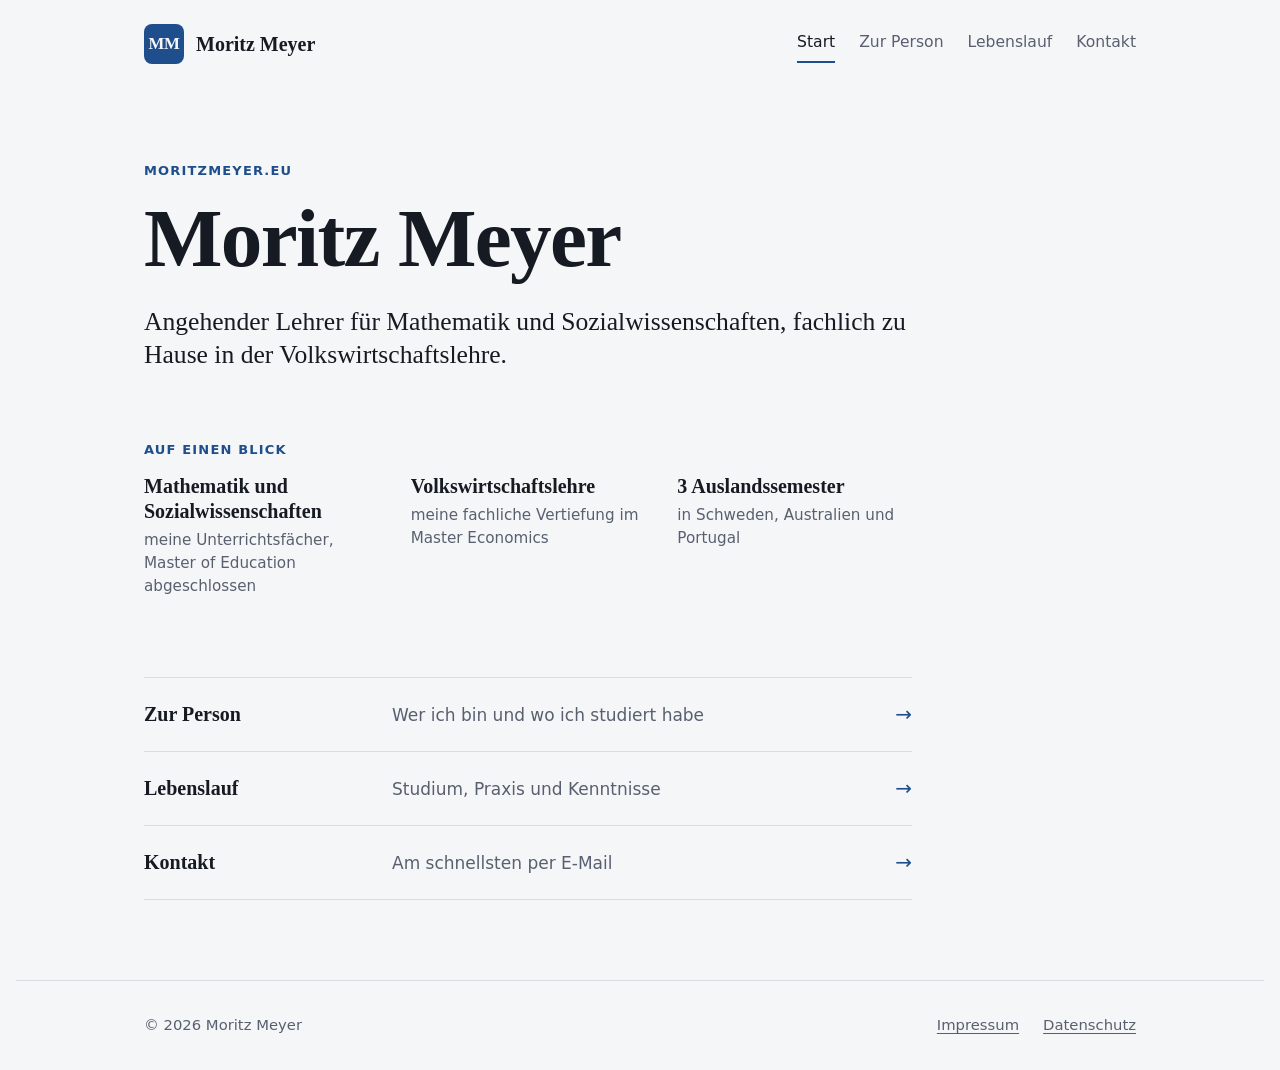
==== index.html @ fb7b733c "Add files via upload" ====
<!doctype html>
<html lang="de">
<head>
<meta charset="utf-8">
<meta name="viewport" content="width=device-width, initial-scale=1, viewport-fit=cover">
<title>Moritz Meyer</title>
<meta name="claude:viewport-fit-sides" content="cover">
<meta name="description" content="Persönliche Website von Moritz Meyer, angehender Lehrer für Mathematik und Sozialwissenschaften.">
<meta name="color-scheme" content="light dark">
<link rel="icon" href="favicon.svg" type="image/svg+xml">
<link rel="stylesheet" href="style.css">
</head>
<body>
<a class="skip" href="#inhalt">Zum Inhalt springen</a>
<header class="site-header">
  <div class="wrap header-row">
    <a class="brand" href="index.html" aria-label="Moritz Meyer, zur Startseite">
      <span class="monogram" aria-hidden="true">MM</span>
      <span class="brand-name">Moritz Meyer</span>
    </a>
    <nav class="main-nav" aria-label="Hauptmenü">
      <ul>
        <li><a href="index.html" aria-current="page">Start</a></li>
        <li><a href="person.html">Zur Person</a></li>
        <li><a href="lebenslauf.html">Lebenslauf</a></li>
        <li><a href="kontakt.html">Kontakt</a></li>
      </ul>
    </nav>
  </div>
</header>
<main id="inhalt" class="wrap">
<section class="hero">
  <p class="eyebrow">moritzmeyer.eu</p>
  <h1 class="display">Moritz Meyer</h1>
  <p class="lead">Angehender Lehrer für Mathematik und Sozialwissenschaften, fachlich zu Hause in der Volkswirtschaftslehre.</p>
</section>

<section class="glance" aria-labelledby="blick">
  <h2 id="blick" class="label">Auf einen Blick</h2>
  <dl>
    <div><dt>Mathematik und Sozialwissenschaften</dt><dd>meine Unterrichtsfächer, Master of Education abgeschlossen</dd></div>
    <div><dt>Volkswirtschaftslehre</dt><dd>meine fachliche Vertiefung im Master Economics</dd></div>
    <div><dt>3 Auslandssemester</dt><dd>in Schweden, Australien und Portugal</dd></div>
  </dl>
</section>

<nav class="paths" aria-label="Bereiche dieser Website">
  <ul>
    <li><a href="person.html"><span class="path-title">Zur Person</span><span class="path-desc">Wer ich bin und wo ich studiert habe</span><span class="arrow" aria-hidden="true">→</span></a></li>
    <li><a href="lebenslauf.html"><span class="path-title">Lebenslauf</span><span class="path-desc">Studium, Praxis und Kenntnisse</span><span class="arrow" aria-hidden="true">→</span></a></li>
    <li><a href="kontakt.html"><span class="path-title">Kontakt</span><span class="path-desc">Am schnellsten per E-Mail</span><span class="arrow" aria-hidden="true">→</span></a></li>
  </ul>
</nav>
</main>
<footer class="site-footer">
  <div class="wrap footer-row">
    <p>© 2026 Moritz Meyer</p>
    <ul class="legal">
      <li><a href="impressum.html">Impressum</a></li>
      <li><a href="datenschutz.html">Datenschutz</a></li>
    </ul>
  </div>
</footer>
</body>
</html>
---- style.css ----
/* moritzmeyer.eu
   Layout: eine ruhige, linksbündige Lesespalte; der Name trägt die Startseite,
   Unterseiten folgen demselben Kopf aus Eyebrow + Serifentitel.
   Schriften kommen vom Betriebssystem (keine Datenübertragung an Dritte). */

:root {
  /* Farbe: kühles Papier, Tinte, preußisch-blauer Akzent */
  --bg: #F5F6F8;
  --surface: #FFFFFF;
  --fg: #161A22;
  --muted: #586070;
  --line: #D8DCE4;
  --accent: #1F4E8C;
  --accent-hover: #163A6A;
  --todo-bg: #FFEFA3;
  --todo-fg: #3D3000;

  /* Schrift */
  --font-display: "Iowan Old Style", "Charter", "Bitstream Charter", "Sitka Text", Cambria, Georgia, serif;
  --font-body: system-ui, -apple-system, "Segoe UI", Roboto, "Helvetica Neue", Arial, sans-serif;

  /* Typo-Skala */
  --step--1: 0.8125rem;
  --step-0: 1.0625rem;
  --step-1: 1.25rem;
  --step-2: 1.6rem;
  --step-3: clamp(2.1rem, 5vw, 2.9rem);
  --step-4: clamp(2.8rem, 9vw, 5.2rem);

  --measure: 40rem;
  --page: 62rem;
}

@media (prefers-color-scheme: dark) {
  :root:not([data-theme="light"]) {
    --bg: #0E1116;
    --surface: #161B23;
    --fg: #E7E9EE;
    --muted: #9AA2B1;
    --line: #29303B;
    --accent: #93B6F2;
    --accent-hover: #BCD2F7;
    --todo-bg: #4A3D0A;
    --todo-fg: #FFE9A0;
    color-scheme: dark;
  }
}
:root[data-theme="dark"] {
  --bg: #0E1116;
  --surface: #161B23;
  --fg: #E7E9EE;
  --muted: #9AA2B1;
  --line: #29303B;
  --accent: #93B6F2;
  --accent-hover: #BCD2F7;
  --todo-bg: #4A3D0A;
  --todo-fg: #FFE9A0;
  color-scheme: dark;
}

*, *::before, *::after { box-sizing: border-box; }

html { -webkit-text-size-adjust: 100%; }

body {
  margin: 0;
  background: var(--bg);
  color: var(--fg);
  font-family: var(--font-body);
  font-size: var(--step-0);
  line-height: 1.65;
  padding-left: max(16px, env(safe-area-inset-left, 0px));
  padding-right: max(16px, env(safe-area-inset-right, 0px));
  display: flex;
  flex-direction: column;
  min-height: 100vh;
}

main { flex: 1; }

.wrap {
  width: 100%;
  max-width: var(--page);
  margin-inline: auto;
}

a { color: var(--accent); text-underline-offset: 0.18em; text-decoration-thickness: 1px; }
a:hover { color: var(--accent-hover); }
:focus-visible { outline: 2px solid var(--accent); outline-offset: 3px; border-radius: 2px; }

h1, h2, h3 { font-family: var(--font-display); font-weight: 700; line-height: 1.15; text-wrap: balance; margin: 0; }
p { margin: 0; }

.skip {
  position: absolute;
  left: -999px;
  top: 0;
}
.skip:focus {
  left: max(16px, env(safe-area-inset-left, 0px));
  top: calc(8px + env(safe-area-inset-top, 0px));
  background: var(--surface);
  padding: 0.4rem 0.8rem;
  z-index: 5;
}

/* Platzhalter: vor dem Livegang ersetzen */
mark.todo {
  background: var(--todo-bg);
  color: var(--todo-fg);
  padding: 0.05em 0.3em;
  border-radius: 3px;
  box-decoration-break: clone;
  -webkit-box-decoration-break: clone;
}

/* ---------- Kopf ---------- */
.site-header { padding-block: 1.5rem 0; }
.header-row {
  display: flex;
  flex-wrap: wrap;
  align-items: center;
  justify-content: space-between;
  gap: 1rem 2rem;
}
.brand {
  display: inline-flex;
  align-items: center;
  gap: 0.75rem;
  color: var(--fg);
  text-decoration: none;
}
.brand:hover { color: var(--fg); }
.monogram {
  display: inline-grid;
  place-items: center;
  width: 2.5rem;
  height: 2.5rem;
  border-radius: 8px;
  background: var(--accent);
  color: var(--bg);
  font-family: var(--font-display);
  font-weight: 700;
  font-size: 1.05rem;
  letter-spacing: -0.02em;
}
.brand-name { font-family: var(--font-display); font-weight: 700; font-size: var(--step-1); }

.main-nav ul {
  list-style: none;
  margin: 0;
  padding: 0;
  display: flex;
  flex-wrap: wrap;
  gap: 0.25rem 1.5rem;
}
.main-nav a {
  display: inline-block;
  padding-block: 0.35rem;
  color: var(--muted);
  text-decoration: none;
  font-size: 0.975rem;
  border-bottom: 2px solid transparent;
}
.main-nav a:hover { color: var(--fg); }
.main-nav a[aria-current="page"] { color: var(--fg); border-bottom-color: var(--accent); }

/* ---------- Gemeinsame Bausteine ---------- */
main { padding-block: clamp(3rem, 9vw, 6rem) clamp(3rem, 8vw, 5rem); }

.eyebrow, .label {
  font-family: var(--font-body);
  font-size: var(--step--1);
  font-weight: 600;
  letter-spacing: 0.09em;
  text-transform: uppercase;
  color: var(--accent);
}

.page-head { display: grid; gap: 0.75rem; max-width: var(--measure); margin-bottom: clamp(2.5rem, 6vw, 3.5rem); }
.page-head h1 { font-size: var(--step-3); }

.lead { font-family: var(--font-display); font-size: var(--step-2); line-height: 1.3; }
.intro { color: var(--muted); max-width: var(--measure); }

/* ---------- Startseite ---------- */
.hero { display: grid; gap: 1rem; max-width: 48rem; }
.display { font-size: var(--step-4); letter-spacing: -0.02em; line-height: 1; }
.hero .lead { margin-top: 0.5rem; }

.paths { margin-top: clamp(3rem, 8vw, 5rem); max-width: 48rem; }
.paths ul { list-style: none; margin: 0; padding: 0; border-top: 1px solid var(--line); }
.paths li { border-bottom: 1px solid var(--line); }
.paths a {
  display: grid;
  grid-template-columns: minmax(9rem, 14rem) 1fr auto;
  align-items: baseline;
  gap: 0.25rem 1.5rem;
  padding-block: 1.25rem;
  color: var(--fg);
  text-decoration: none;
}
.path-title { font-family: var(--font-display); font-weight: 700; font-size: var(--step-1); }
.path-desc { color: var(--muted); min-width: 0; }
.arrow { color: var(--accent); font-size: var(--step-1); transition: transform 0.2s ease; }
.paths a:hover .path-title { color: var(--accent); }
.paths a:hover .arrow { transform: translateX(4px); }

/* ---------- Zur Person ---------- */
.person {
  display: grid;
  grid-template-columns: minmax(0, var(--measure)) minmax(11rem, 16rem);
  gap: clamp(2rem, 6vw, 4.5rem);
  align-items: start;
}
.prose { display: grid; gap: 1.1rem; min-width: 0; }

.facts { margin: 1rem 0 0; display: grid; border-top: 1px solid var(--line); }
.facts > div, .skills > div {
  display: grid;
  grid-template-columns: 9rem 1fr;
  gap: 0.25rem 1.5rem;
  padding-block: 0.85rem;
  border-bottom: 1px solid var(--line);
}
.facts dt, .skills dt { font-weight: 600; }
.facts dd, .skills dd { margin: 0; min-width: 0; }

.portrait { margin: 0; display: grid; gap: 0.6rem; }
.portrait img, .portrait-placeholder {
  width: 100%;
  max-width: 100%;
  height: auto;
  aspect-ratio: 4 / 5;
  border-radius: 6px;
  object-fit: cover;
}
.portrait-placeholder {
  display: grid;
  place-items: center;
  background: var(--surface);
  border: 1px solid var(--line);
  font-family: var(--font-display);
  font-weight: 700;
  font-size: 3.5rem;
  color: var(--line);
}
.portrait figcaption { font-size: var(--step--1); color: var(--muted); }

.note {
  margin-top: clamp(3rem, 8vw, 4.5rem);
  max-width: var(--measure);
  padding: 1.5rem 1.75rem;
  background: var(--surface);
  border: 1px solid var(--line);
  border-radius: 6px;
  display: grid;
  gap: 0.6rem;
}
.note p { color: var(--muted); }

/* ---------- Auf einen Blick (Start) ---------- */
.glance { margin-top: clamp(3rem, 8vw, 4.5rem); max-width: 48rem; }
.glance .label { margin-bottom: 1rem; }
.glance dl {
  margin: 0;
  display: grid;
  grid-template-columns: repeat(3, minmax(0, 1fr));
  gap: 1.5rem 2rem;
}
.glance dl > div { display: grid; gap: 0.3rem; align-content: start; }
.glance dt { font-family: var(--font-display); font-weight: 700; font-size: var(--step-1); line-height: 1.25; text-wrap: balance; }
.glance dd { margin: 0; color: var(--muted); font-size: 0.95rem; line-height: 1.5; }

/* ---------- Abschlussarbeiten + Stationen (Person) ---------- */
.theses, .stations { margin-top: clamp(3rem, 8vw, 4.5rem); max-width: 48rem; }
.theses .label, .stations .label { margin-bottom: 1rem; }
.theses ul { list-style: none; margin: 0; padding: 0; display: grid; gap: 1.25rem; }
.thesis-title { font-family: var(--font-display); font-style: italic; font-size: var(--step-1); line-height: 1.3; }
.thesis-meta { color: var(--muted); font-size: 0.95rem; margin-top: 0.2rem; }

.stations .intro { margin-bottom: 1rem; }
.stations ol { list-style: none; margin: 0; padding: 0; border-top: 1px solid var(--line); }
.stations li {
  display: grid;
  grid-template-columns: 11rem minmax(0, 1fr) auto;
  gap: 0.25rem 1.5rem;
  align-items: baseline;
  padding-block: 0.9rem;
  border-bottom: 1px solid var(--line);
}
.st-place { display: grid; }
.st-city { font-family: var(--font-display); font-weight: 700; font-size: var(--step-1); line-height: 1.25; }
.st-country, .st-dates { color: var(--muted); font-size: 0.9rem; }
.st-km { font-variant-numeric: tabular-nums; text-align: right; white-space: nowrap; color: var(--accent); font-weight: 600; }

/* ---------- Lebenslauf ---------- */
.cv-section { max-width: 48rem; }
.cv-section + .cv-section { margin-top: clamp(2.75rem, 7vw, 4rem); }
.cv-section > .label {
  display: flex;
  align-items: center;
  gap: 1rem;
  margin-bottom: 0.5rem;
}
.cv-section > .label::after { content: ""; flex: 1; height: 1px; background: var(--line); }

.cv-entry {
  display: grid;
  grid-template-columns: 10.5rem minmax(0, 1fr);
  gap: 0.25rem 2rem;
  padding-block: 1.25rem;
}
.cv-entry + .cv-entry { border-top: 1px solid var(--line); }
.cv-dates {
  font-size: 0.9rem;
  color: var(--muted);
  font-variant-numeric: tabular-nums;
  padding-top: 0.2rem;
}
.cv-body h3 { font-size: var(--step-1); }
.cv-org { color: var(--muted); margin-top: 0.15rem; }
.cv-body ul { margin: 0.6rem 0 0; padding-left: 1.1rem; display: grid; gap: 0.3rem; }
.skills { margin: 0; display: grid; }

.earlier { padding-top: 1.25rem; border-top: 1px solid var(--line); }
.earlier h3 { font-size: var(--step-0); margin-bottom: 0.6rem; }
.compact { list-style: none; margin: 0; padding: 0; display: grid; gap: 0.45rem; }
.compact li { display: grid; grid-template-columns: 10.5rem minmax(0, 1fr); gap: 0.1rem 2rem; }
.compact .cv-dates { padding-top: 0.1rem; }

/* ---------- Kontakt ---------- */
.contact { display: grid; gap: 1rem; max-width: var(--measure); }
.email {
  font-family: var(--font-display);
  font-weight: 700;
  font-size: clamp(1.5rem, 5.5vw, 2.4rem);
  overflow-wrap: anywhere;
  margin-block: 0.5rem 0;
}
.email a { text-decoration-thickness: 2px; }
.todo-hint { font-size: 0.95rem; }
.contact .label { margin-top: 2rem; }
.profiles { list-style: none; margin: 0; padding: 0; border-top: 1px solid var(--line); }
.profiles li {
  display: grid;
  grid-template-columns: 9rem 1fr;
  gap: 0.25rem 1.5rem;
  padding-block: 0.85rem;
  border-bottom: 1px solid var(--line);
}
.profile-name { font-weight: 600; }

/* ---------- Rechtstexte ---------- */
.legal-text { max-width: var(--measure); display: grid; gap: 0.9rem; }
.legal-text h2 { font-size: var(--step-1); margin-top: 1.5rem; }
.legal-text h2:first-child { margin-top: 0; }
.stand { margin-top: 1.5rem; color: var(--muted); font-size: 0.95rem; }

/* ---------- Fuß ---------- */
.site-footer { padding-block: 2rem calc(2rem + env(safe-area-inset-bottom, 0px)); border-top: 1px solid var(--line); font-size: 0.925rem; color: var(--muted); }
.footer-row { display: flex; flex-wrap: wrap; justify-content: space-between; gap: 0.75rem 2rem; }
.legal { list-style: none; margin: 0; padding: 0; display: flex; gap: 1.5rem; }
.legal a { color: var(--muted); }
.legal a:hover, .legal a[aria-current="page"] { color: var(--fg); }

/* ---------- Schmale Bildschirme ---------- */
@media (max-width: 760px) {
  .person { grid-template-columns: minmax(0, 1fr); }
  .portrait { max-width: 15rem; grid-row: 1; }
}
@media (max-width: 680px) {
  .glance dl { grid-template-columns: minmax(0, 1fr); gap: 1rem; }
}
@media (max-width: 560px) {
  .stations li { grid-template-columns: minmax(0, 1fr) auto; }
  .st-what { grid-column: 1 / -1; grid-row: 2; }
  .compact li { grid-template-columns: minmax(0, 1fr); }
  .paths a { grid-template-columns: 1fr auto; }
  .path-desc { grid-column: 1; grid-row: 2; }
  .arrow { grid-column: 2; grid-row: 1 / span 2; align-self: center; }
  .cv-entry, .facts > div, .skills > div, .profiles li { grid-template-columns: minmax(0, 1fr); }
  .main-nav ul { gap: 0.25rem 1.1rem; }
}

@media (prefers-reduced-motion: reduce) {
  * { transition: none !important; }
}

/* ---------- Druck (z. B. Lebenslauf als PDF speichern) ---------- */
@media print {
  :root { --bg: #FFFFFF; --surface: #FFFFFF; --fg: #000000; --muted: #444444; --line: #BBBBBB; --accent: #1F4E8C; }
  body { padding: 0; font-size: 11pt; min-height: 0; }
  .main-nav, .site-footer, .skip, .page-head .intro { display: none; }
  main { padding-block: 1.5rem 0; }
  mark.todo { background: none; color: inherit; }
  .cv-entry { break-inside: avoid; }
}
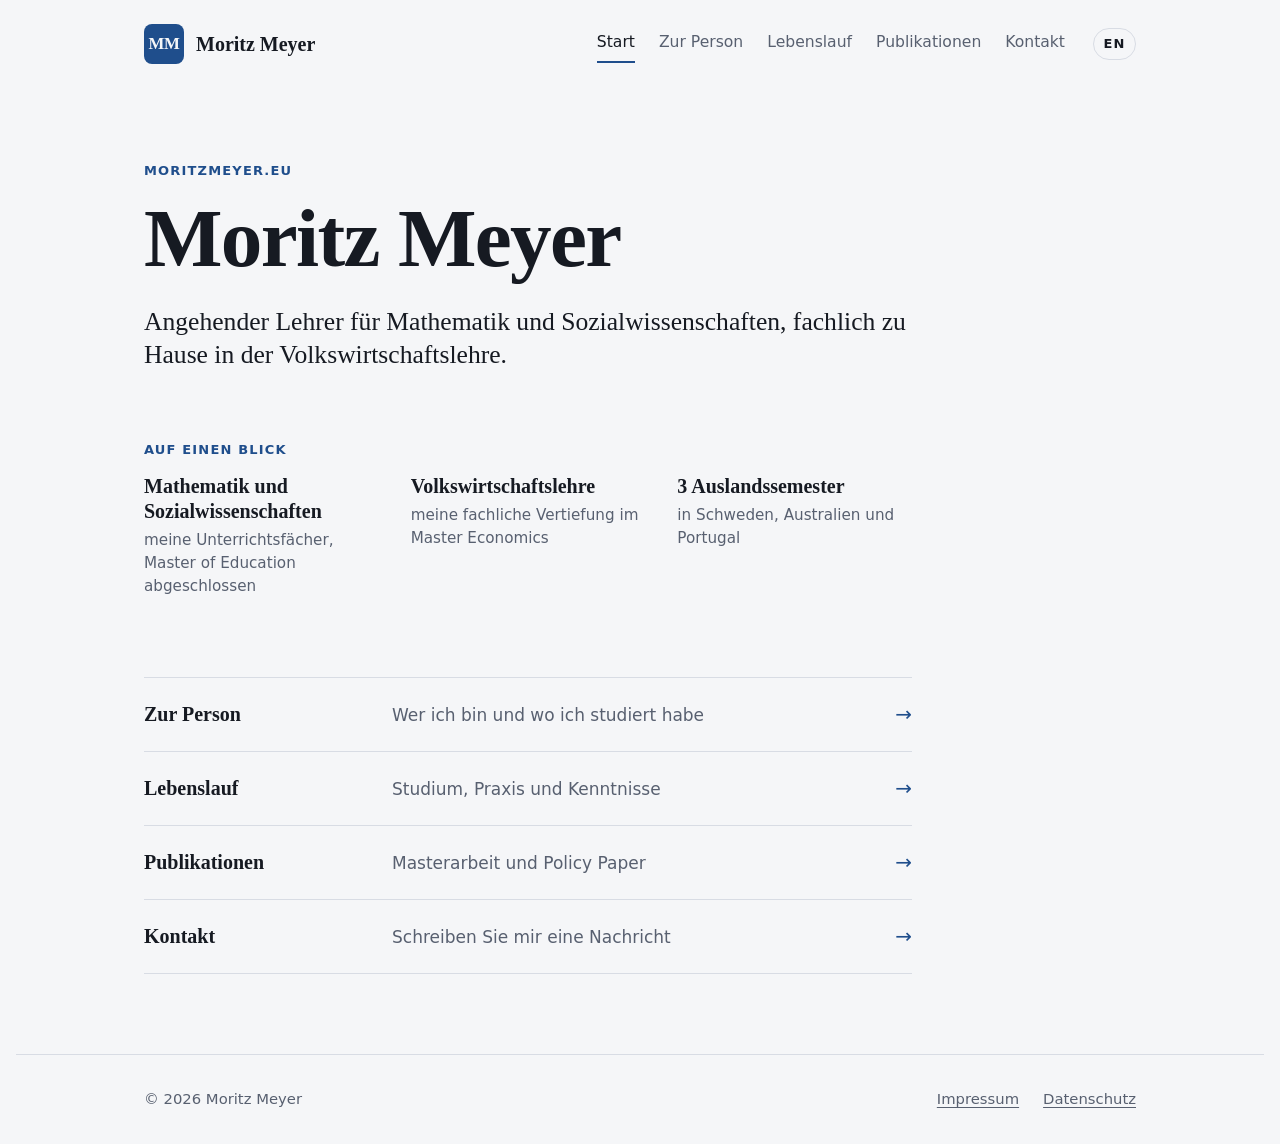
==== commit 0c9eba10: "Add files via upload" ====
--- a/index.html
+++ b/index.html
@@ -7,6 +7,8 @@
 <meta name="claude:viewport-fit-sides" content="cover">
 <meta name="description" content="Persönliche Website von Moritz Meyer, angehender Lehrer für Mathematik und Sozialwissenschaften.">
 <meta name="color-scheme" content="light dark">
+<link rel="alternate" hreflang="de" href="https://moritzmeyer.eu/index.html">
+<link rel="alternate" hreflang="en" href="https://moritzmeyer.eu/en/index.html">
 <link rel="icon" href="favicon.svg" type="image/svg+xml">
 <link rel="stylesheet" href="style.css">
 </head>
@@ -18,14 +20,18 @@
       <span class="monogram" aria-hidden="true">MM</span>
       <span class="brand-name">Moritz Meyer</span>
     </a>
-    <nav class="main-nav" aria-label="Hauptmenü">
-      <ul>
-        <li><a href="index.html" aria-current="page">Start</a></li>
-        <li><a href="person.html">Zur Person</a></li>
-        <li><a href="lebenslauf.html">Lebenslauf</a></li>
-        <li><a href="kontakt.html">Kontakt</a></li>
-      </ul>
-    </nav>
+    <div class="header-tools">
+      <nav class="main-nav" aria-label="Hauptmenü">
+        <ul>
+          <li><a href="index.html" aria-current="page">Start</a></li>
+          <li><a href="person.html">Zur Person</a></li>
+          <li><a href="lebenslauf.html">Lebenslauf</a></li>
+          <li><a href="publikationen.html">Publikationen</a></li>
+          <li><a href="kontakt.html">Kontakt</a></li>
+        </ul>
+      </nav>
+      <a class="lang-switch" href="en/index.html" hreflang="en" lang="en" aria-label="English version">EN</a>
+    </div>
   </div>
 </header>
 <main id="inhalt" class="wrap">
@@ -48,7 +54,8 @@
   <ul>
     <li><a href="person.html"><span class="path-title">Zur Person</span><span class="path-desc">Wer ich bin und wo ich studiert habe</span><span class="arrow" aria-hidden="true">→</span></a></li>
     <li><a href="lebenslauf.html"><span class="path-title">Lebenslauf</span><span class="path-desc">Studium, Praxis und Kenntnisse</span><span class="arrow" aria-hidden="true">→</span></a></li>
-    <li><a href="kontakt.html"><span class="path-title">Kontakt</span><span class="path-desc">Am schnellsten per E-Mail</span><span class="arrow" aria-hidden="true">→</span></a></li>
+    <li><a href="publikationen.html"><span class="path-title">Publikationen</span><span class="path-desc">Masterarbeit und Policy Paper</span><span class="arrow" aria-hidden="true">→</span></a></li>
+    <li><a href="kontakt.html"><span class="path-title">Kontakt</span><span class="path-desc">Schreiben Sie mir eine Nachricht</span><span class="arrow" aria-hidden="true">→</span></a></li>
   </ul>
 </nav>
 </main>
--- a/style.css
+++ b/style.css
@@ -165,6 +165,76 @@
 .main-nav a:hover { color: var(--fg); }
 .main-nav a[aria-current="page"] { color: var(--fg); border-bottom-color: var(--accent); }
 
+.header-tools { display: flex; align-items: center; gap: 1rem 1.75rem; flex-wrap: wrap; }
+.lang-switch {
+  display: inline-grid;
+  place-items: center;
+  min-width: 2.6rem;
+  height: 2rem;
+  padding-inline: 0.6rem;
+  border: 1px solid var(--line);
+  border-radius: 999px;
+  color: var(--fg);
+  font-size: var(--step--1);
+  font-weight: 600;
+  letter-spacing: 0.08em;
+  text-decoration: none;
+}
+.lang-switch:hover { border-color: var(--accent); color: var(--accent); }
+
+@media (max-width: 760px) {
+  .header-row { display: grid; grid-template-columns: 1fr auto; gap: 0.9rem 1rem; }
+  .header-tools { display: contents; }
+  .brand { grid-column: 1; grid-row: 1; }
+  .lang-switch { grid-column: 2; grid-row: 1; }
+  .main-nav { grid-column: 1 / -1; grid-row: 2; }
+}
+
+/* ---------- Publikationen ---------- */
+.pubs { display: grid; max-width: 48rem; border-top: 1px solid var(--line); }
+.pub { display: grid; gap: 0.45rem; padding-block: 1.75rem; border-bottom: 1px solid var(--line); }
+.pub-meta { font-size: 0.9rem; color: var(--muted); }
+.pub-title { font-size: var(--step-1); line-height: 1.3; }
+.pub-gloss { color: var(--muted); font-style: italic; }
+.pub-desc { max-width: var(--measure); }
+.pub-link a { font-weight: 600; }
+.pub-note { margin-top: 2rem; max-width: var(--measure); color: var(--muted); font-size: 0.95rem; }
+
+/* ---------- Kontaktformular ---------- */
+.contact-form { display: grid; gap: 1.25rem; max-width: var(--measure); }
+.field { display: grid; gap: 0.4rem; }
+.field label { font-weight: 600; }
+.field .hint { font-weight: 400; color: var(--muted); font-size: 0.9rem; }
+.field input, .field textarea {
+  width: 100%;
+  font: inherit;
+  color: var(--fg);
+  background: var(--surface);
+  border: 1px solid var(--line);
+  border-radius: 6px;
+  padding: 0.7rem 0.85rem;
+}
+.field textarea { resize: vertical; min-height: 9rem; }
+.field input:focus-visible, .field textarea:focus-visible { outline: 2px solid var(--accent); outline-offset: 1px; border-color: var(--accent); }
+.hp { position: absolute; left: -9999px; width: 1px; height: 1px; opacity: 0; }
+.form-privacy { font-size: 0.9rem; color: var(--muted); }
+.form-actions { display: flex; flex-wrap: wrap; align-items: center; gap: 0.75rem 1.25rem; }
+.form-actions button {
+  font: inherit;
+  font-weight: 600;
+  color: var(--bg);
+  background: var(--accent);
+  border: 0;
+  border-radius: 6px;
+  padding: 0.75rem 1.4rem;
+  cursor: pointer;
+}
+.form-actions button:hover { background: var(--accent-hover); }
+.form-actions button:disabled { opacity: 0.6; cursor: progress; }
+.form-status { min-width: 0; font-size: 0.95rem; }
+.form-status.ok { color: var(--accent); font-weight: 600; }
+.form-status.err { color: var(--fg); font-weight: 600; }
+
 /* ---------- Gemeinsame Bausteine ---------- */
 main { padding-block: clamp(3rem, 9vw, 6rem) clamp(3rem, 8vw, 5rem); }
 
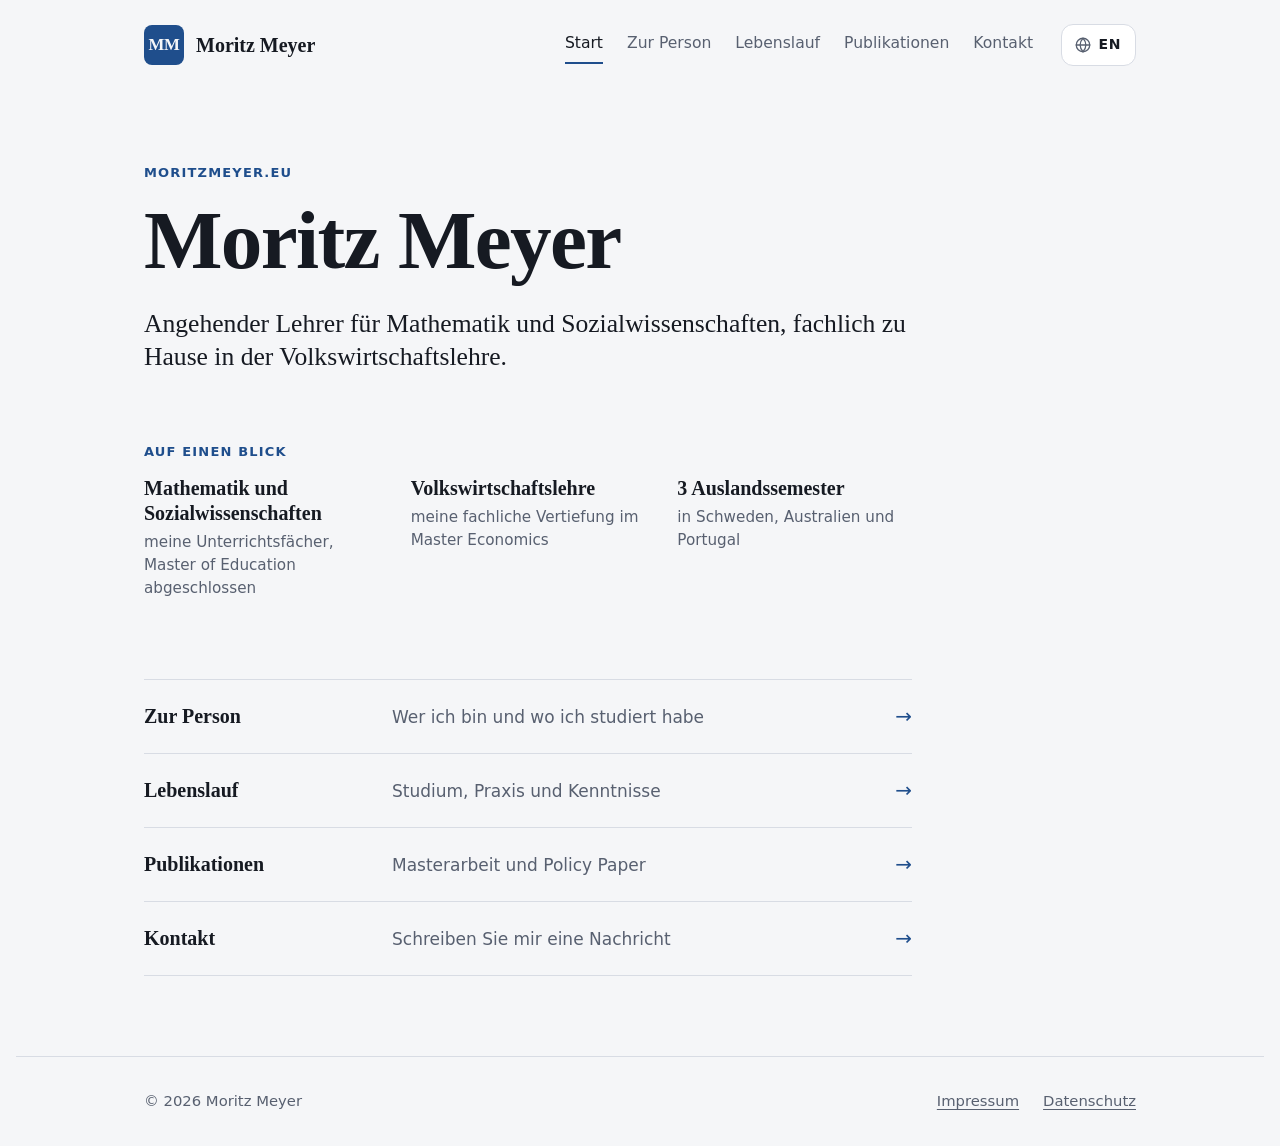
==== commit 1f9e2b0f: "Add files via upload" ====
--- a/index.html
+++ b/index.html
@@ -30,7 +30,7 @@
           <li><a href="kontakt.html">Kontakt</a></li>
         </ul>
       </nav>
-      <a class="lang-switch" href="en/index.html" hreflang="en" lang="en" aria-label="English version">EN</a>
+      <a class="lang-switch" href="en/index.html" hreflang="en" lang="en" aria-label="English version"><svg viewBox="0 0 24 24" width="18" height="18" aria-hidden="true" fill="none" stroke="currentColor" stroke-width="1.7" stroke-linecap="round" stroke-linejoin="round"><circle cx="12" cy="12" r="9"/><path d="M3 12h18"/><path d="M12 3c2.5 2.6 3.8 5.6 3.8 9s-1.3 6.4-3.8 9c-2.5-2.6-3.8-5.6-3.8-9S9.5 5.6 12 3z"/></svg><span>EN</span></a>
     </div>
   </div>
 </header>
--- a/style.css
+++ b/style.css
@@ -14,6 +14,8 @@
   --accent-hover: #163A6A;
   --todo-bg: #FFEFA3;
   --todo-fg: #3D3000;
+  --field: #F1F3F7;
+  --field-line: #E3E7EE;
 
   /* Schrift */
   --font-display: "Iowan Old Style", "Charter", "Bitstream Charter", "Sitka Text", Cambria, Georgia, serif;
@@ -42,6 +44,8 @@
     --accent-hover: #BCD2F7;
     --todo-bg: #4A3D0A;
     --todo-fg: #FFE9A0;
+    --field: #1C222C;
+    --field-line: #262D38;
     color-scheme: dark;
   }
 }
@@ -55,6 +59,8 @@
   --accent-hover: #BCD2F7;
   --todo-bg: #4A3D0A;
   --todo-fg: #FFE9A0;
+  --field: #1C222C;
+  --field-line: #262D38;
   color-scheme: dark;
 }
 
@@ -167,20 +173,25 @@
 
 .header-tools { display: flex; align-items: center; gap: 1rem 1.75rem; flex-wrap: wrap; }
 .lang-switch {
-  display: inline-grid;
-  place-items: center;
-  min-width: 2.6rem;
-  height: 2rem;
-  padding-inline: 0.6rem;
+  flex: none;
+  display: inline-flex;
+  align-items: center;
+  gap: 0.4rem;
+  height: 42px;
+  padding-inline: 0.75rem 0.85rem;
   border: 1px solid var(--line);
-  border-radius: 999px;
+  border-radius: 12px;
+  background: var(--surface);
   color: var(--fg);
-  font-size: var(--step--1);
+  font-size: 0.875rem;
   font-weight: 600;
-  letter-spacing: 0.08em;
+  letter-spacing: 0.06em;
   text-decoration: none;
-}
-.lang-switch:hover { border-color: var(--accent); color: var(--accent); }
+  transition: border-color 0.15s ease, color 0.15s ease;
+}
+.lang-switch svg { width: 18px; height: 18px; color: var(--muted); transition: color 0.15s ease; }
+.lang-switch:hover { border-color: var(--muted); color: var(--fg); }
+.lang-switch:hover svg { color: var(--accent); }
 
 @media (max-width: 760px) {
   .header-row { display: grid; grid-template-columns: 1fr auto; gap: 0.9rem 1rem; }
@@ -200,24 +211,53 @@
 .pub-link a { font-weight: 600; }
 .pub-note { margin-top: 2rem; max-width: var(--measure); color: var(--muted); font-size: 0.95rem; }
 
-/* ---------- Kontaktformular ---------- */
-.contact-form { display: grid; gap: 1.25rem; max-width: var(--measure); }
-.field { display: grid; gap: 0.4rem; }
-.field label { font-weight: 600; }
-.field .hint { font-weight: 400; color: var(--muted); font-size: 0.9rem; }
-.field input, .field textarea {
+/* ---------- Kontaktformular (Karte, zweispaltig) ---------- */
+.contact-form {
+  max-width: 44rem;
+  display: grid;
+  gap: 1.5rem;
+  background: var(--surface);
+  border: 1px solid var(--line);
+  border-radius: 18px;
+  padding: clamp(1.25rem, 4vw, 2rem);
+}
+.form-grid { display: grid; grid-template-columns: repeat(2, minmax(0, 1fr)); gap: 1.4rem 1.25rem; }
+.field { display: grid; gap: 0.45rem; align-content: start; min-width: 0; }
+.field-wide { grid-column: 1 / -1; }
+.field label { font-size: 0.875rem; font-weight: 600; }
+.req { color: var(--accent); font-weight: 600; }
+.field input, .field textarea, .field select {
   width: 100%;
   font: inherit;
   color: var(--fg);
-  background: var(--surface);
-  border: 1px solid var(--line);
-  border-radius: 6px;
-  padding: 0.7rem 0.85rem;
-}
-.field textarea { resize: vertical; min-height: 9rem; }
-.field input:focus-visible, .field textarea:focus-visible { outline: 2px solid var(--accent); outline-offset: 1px; border-color: var(--accent); }
+  background: var(--field);
+  border: 1px solid var(--field-line);
+  border-radius: 12px;
+  padding: 0.8rem 0.95rem;
+  min-height: 3.2rem;
+  transition: border-color 0.15s ease, background-color 0.15s ease;
+}
+.field textarea { resize: vertical; min-height: 9.5rem; line-height: 1.55; }
+.field input:hover, .field textarea:hover, .field select:hover { border-color: var(--line); }
+.field input:focus-visible, .field textarea:focus-visible, .field select:focus-visible {
+  outline: 2px solid var(--accent); outline-offset: 1px; border-color: var(--accent); background: var(--surface);
+}
+.select-wrap { position: relative; }
+.select-wrap select { appearance: none; -webkit-appearance: none; padding-right: 2.6rem; cursor: pointer; }
+.select-wrap::after {
+  content: "";
+  position: absolute;
+  right: 1.1rem;
+  top: 50%;
+  width: 0.5rem;
+  height: 0.5rem;
+  border-right: 2px solid var(--muted);
+  border-bottom: 2px solid var(--muted);
+  transform: translateY(-70%) rotate(45deg);
+  pointer-events: none;
+}
 .hp { position: absolute; left: -9999px; width: 1px; height: 1px; opacity: 0; }
-.form-privacy { font-size: 0.9rem; color: var(--muted); }
+.form-privacy { font-size: 0.875rem; color: var(--muted); }
 .form-actions { display: flex; flex-wrap: wrap; align-items: center; gap: 0.75rem 1.25rem; }
 .form-actions button {
   font: inherit;
@@ -225,8 +265,8 @@
   color: var(--bg);
   background: var(--accent);
   border: 0;
-  border-radius: 6px;
-  padding: 0.75rem 1.4rem;
+  border-radius: 12px;
+  padding: 0.85rem 1.6rem;
   cursor: pointer;
 }
 .form-actions button:hover { background: var(--accent-hover); }
@@ -234,6 +274,9 @@
 .form-status { min-width: 0; font-size: 0.95rem; }
 .form-status.ok { color: var(--accent); font-weight: 600; }
 .form-status.err { color: var(--fg); font-weight: 600; }
+@media (max-width: 560px) {
+  .form-grid { grid-template-columns: minmax(0, 1fr); }
+}
 
 /* ---------- Gemeinsame Bausteine ---------- */
 main { padding-block: clamp(3rem, 9vw, 6rem) clamp(3rem, 8vw, 5rem); }
